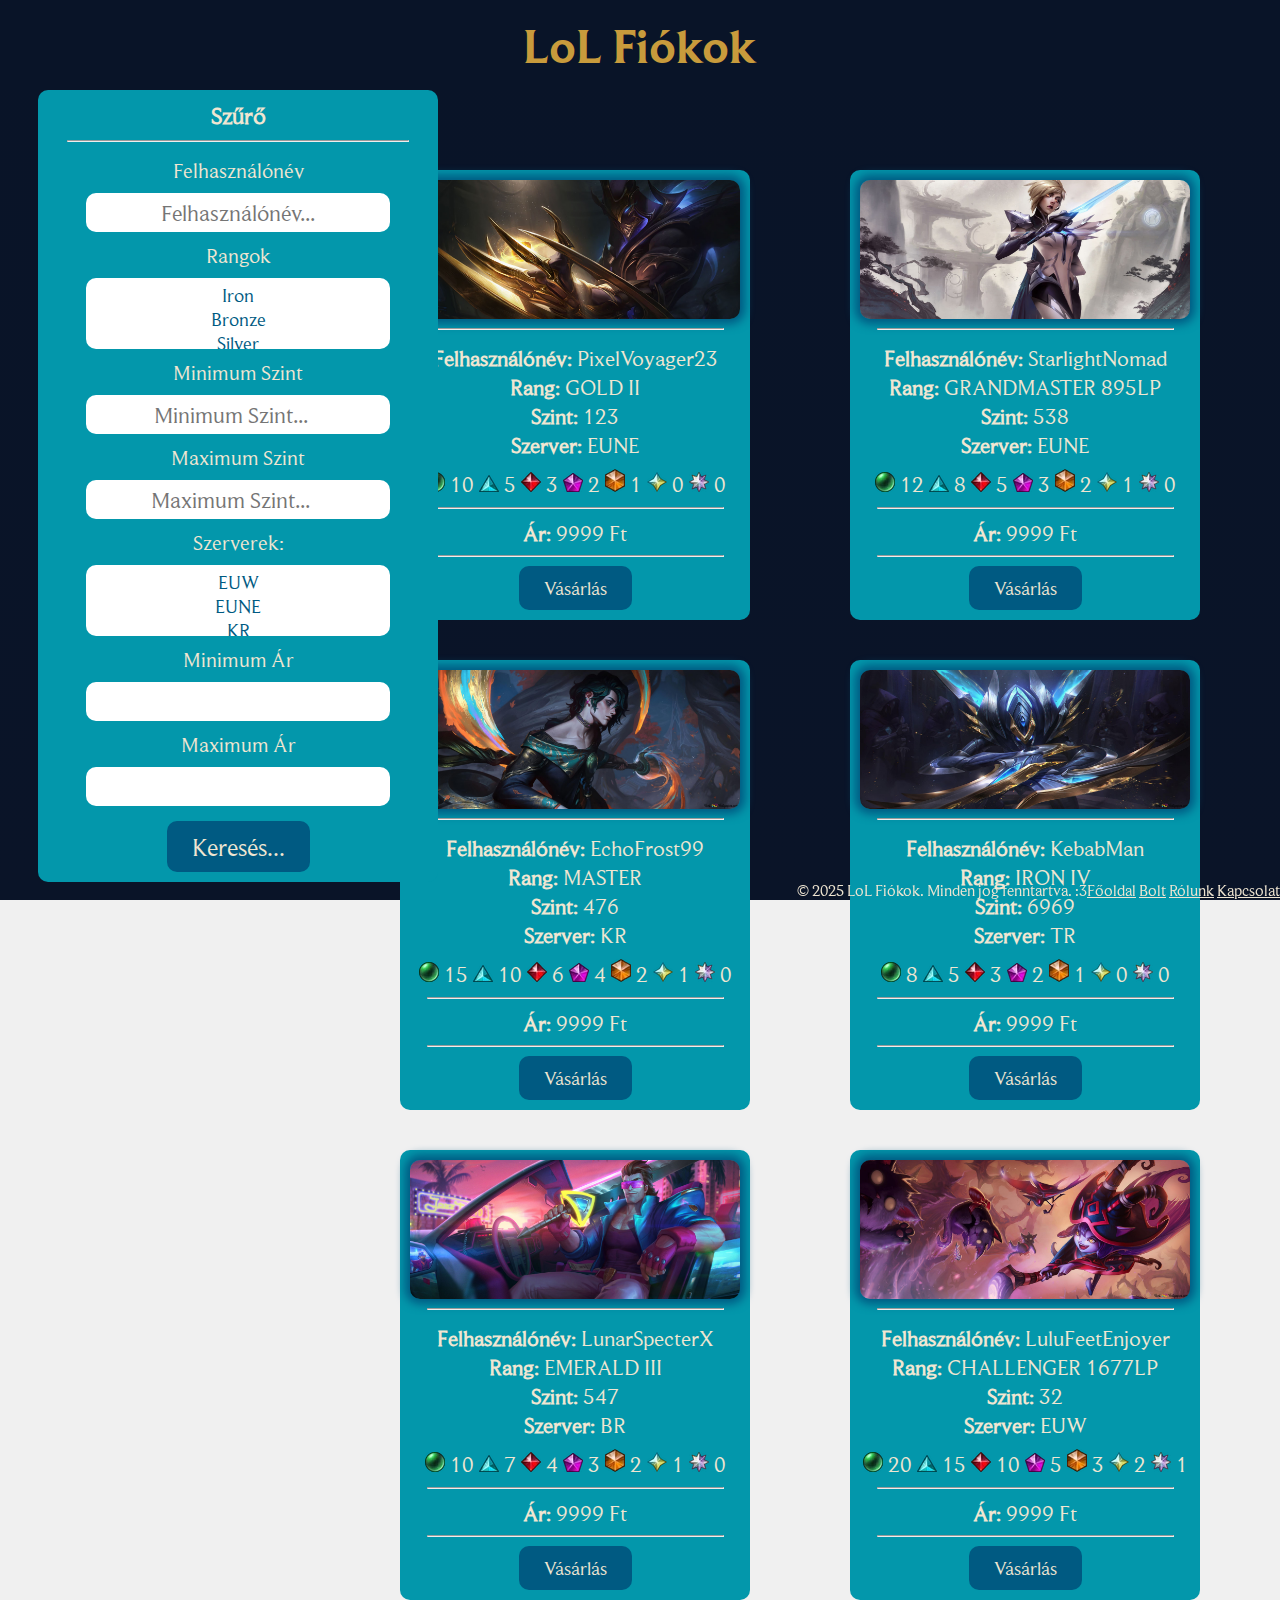
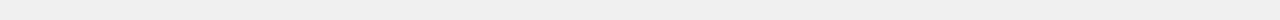
==== shop.html @ efcbac37 "meow" ====
<!DOCTYPE html>
<html lang="hu">

<head>
    <meta charset="UTF-8">
    <meta name="viewport" content="width=device-width, initial-scale=1.0">
    <link rel="stylesheet" href="style.css">
    <script src="script.js"></script>
    <title>LoL Fiókok</title>
</head>

<body>
    <header>
        <h1>LoL Fiókok</h1>
    </header>
    <main>
        <div id="szuro">
            <h3>Szűrő</h3>
            <hr>
            <label for="usernameSearch">Felhasználónév</label>
            <input type="text" id="usernameSearch" placeholder="Felhasználónév...">
            <label for="ranks">Rangok</label>
            <select name="ranks" id="rankSearch" multiple>
                <option value="IRON">Iron</option>
                <option value="BRONZE">Bronze</option>
                <option value="SILVER">Silver</option>
                <option value="GOLD">Gold</option>
                <option value="PLATINUM">Platinum</option>
                <option value="EMERALD">Emerald</option>
                <option value="DIAMOND">Diamond</option>
                <option value="MASTER">Master</option>
                <option value="GRANDMASTER">Grandmaster</option>
                <option value="CHALLENGER">Challenger</option>
            </select>
            <label for="minLevelSearch">Minimum Szint</label>
            <input type="number" id="minLevelSearch" placeholder="Minimum Szint...">
            <label for="maxLevelSearch">Maximum Szint</label>
            <input type="number" id="maxLevelSearch" placeholder="Maximum Szint...">
            <label for="serverSearch">Szerverek:</label>
            <select name="servers" id="serverSearch" multiple>
                <option value="EUW">EUW</option>
                <option value="EUNE">EUNE</option>
                <option value="KR">KR</option>
                <option value="TR">TR</option>
                <option value="BR">BR</option>
            </select>
            <label for="minPriceSearch">Minimum Ár</label>
            <input type="number" id="minPriceSearch" step="100">
            <label for="maxPriceSearch">Maximum Ár</label>
            <input type="number" id="maxPricelSearch" step="100">
            <button id="searchButton">Keresés...</button>
        </div>
        <div id="accountHolder">

        </div>

    </main>
    <footer>
        <p>&copy; 2025 LoL Fiókok. Minden jog fenntartva. :3</p>
        <nav>
            <a href="index.html">Főoldal</a>
            <a href="shop.html">Bolt</a>
            <a href="about.html">Rólunk</a>
            <a href="contact.html">Kapcsolat</a>
        </nav>
    </footer>
</body>

</html>
---- style.css ----
@font-face {
    font-family: lolFont;
    src: url(fonts/BeaufortforLOL-Regular.ttf);
}

@font-face {
    font-family: lolFontBold;
    src: url(fonts/BeaufortforLOL-Bold.ttf);
}

hr {
    width: 80%;
}

* {
    margin: 0;
    padding: 0;
    box-sizing: border-box;
    font-family: lolFont, sans-serif;
    color: #F0E6D2;
    text-align: center;
}

main {
    margin-top: 75px;
    display: flex;
    justify-content: left;
    flex-wrap: wrap;
    flex-direction: row;
}

body {
    background-color: #f0f0f0;
    color: #333;
    font-size: 16px;
    background-image: linear-gradient(#091428, #0A1428);
    background-attachment: fixed;
}

header {
    position: fixed;
    background-color: #091428;
    top: 0;
    width: 100%;
    padding: 15px 0;
}

h1 {
    text-align: center;
    font-family: lolFontBold, sans-serif;
    font-size: 48px;
    color: #C89B3C;
}

hr {
    width: 90%;
}

#accountHolder {
    margin-left: 25%;
    margin-top: 75px;
    display: flex;
    justify-content: center;
    flex-wrap: wrap;
    flex-direction: row;
}

#szuro {
    max-width: 400px;
    min-width: 400px;
    height: 88%;
    width: 400px;
    position: fixed;
    background-color: #0397AB;
    font-size: 130%;
    padding: 10px;
    border-radius: 10px;
    margin: 15px;
    margin-left: 3%;
    margin-right: 3%;
    display: flex;
    flex-direction: column;
    align-items: center;
    justify-content: space-evenly;
}

#szuro > hr {
    margin: 10px 0;
}

#szuro > label {
    margin: 5px 0;
}

#szuro > input {
    font-size: 110%;
    color: #005A82;
    margin: 5px 0;
    width: 80%;
    padding: 5px;
    border-radius: 10px;
    border: none;
}

#szuro > select {
    min-height: 70px;
    font-size: 90%;
    margin: 5px 0;
    width: 80%;
    padding: 5px;
    border-radius: 10px;
    border: none;
}

#szuro > select > option {
    border-radius: 10px;
    font-size: 100%;
    color: #005A82;
}

#szuro > select > option:hover {
    background-color: #005A82;
    color: #F0E6D2;
}

#szuro > button {
    background-color: #005A82;
    color: #F0E6D2;
    border: none;
    border-radius: 10px;
    padding: 10px 25px;
    margin-top: 10px;
    font-size: 120%;
    cursor: pointer;
}

#szuro > button:hover {
    background-color: #F0E6D2;
    color: #005A82;
}

.account {
    width: 350px;
    max-width: 350px;
    min-width: 350px;
    font-family: lolFontBold, sans-serif;
    background-color: #0397AB;
    width: 22%;
    height: 450px;
    text-align: center;
    margin: 20px 50px;
    border-radius: 10px;
    padding: 10px;
    display: flex;
    flex-direction: column;
    align-items: center;
    justify-content: space-between;
}

.account > img {
    width: 100%;
    height: auto;
    border-radius: 10px;
    box-shadow: #005A82 0px 0px 10px 5px;
}

.accountText {
    margin-top: 5px;
    font-size: 140%;
    font-family: lolFont, sans-serif;
    text-shadow: #005A82 0px 0px 10px 5px;
}

.skins {
    margin-top: 10px;
}

.skins img{
   width: 20px; 
}

.accountPrice {
    margin: 0;
}

.purchaseButton {
    position: relative;
    bottom: 0;
    background-color: #005A82;
    color: #F0E6D2;
    border: none;
    border-radius: 10px;
    padding: 10px 25px;
    font-size: 120%;
    cursor: pointer;
    
}

.purchaseButton:hover {
    background-color: #F0E6D2;
    color: #005A82;
}

footer {
    position: fixed;
    bottom: 0;
    right: 0;
    display: flex;
}
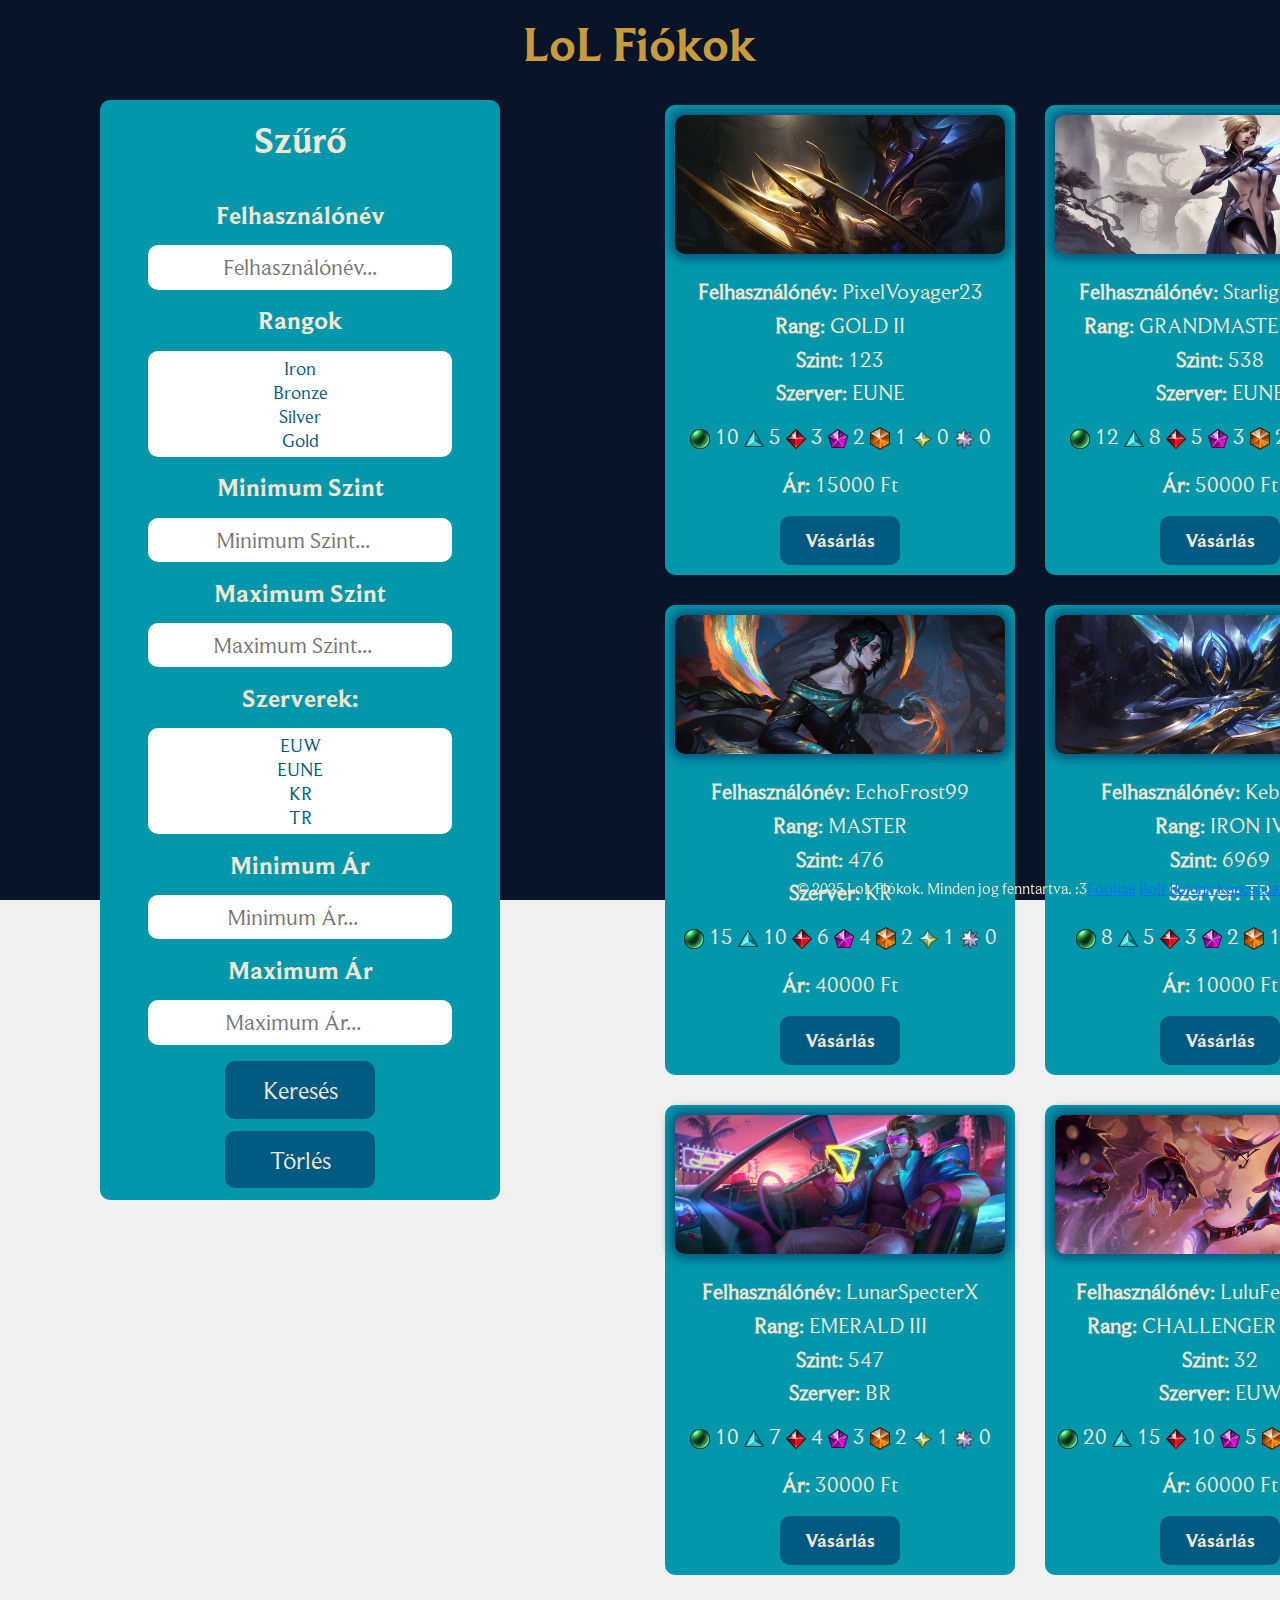
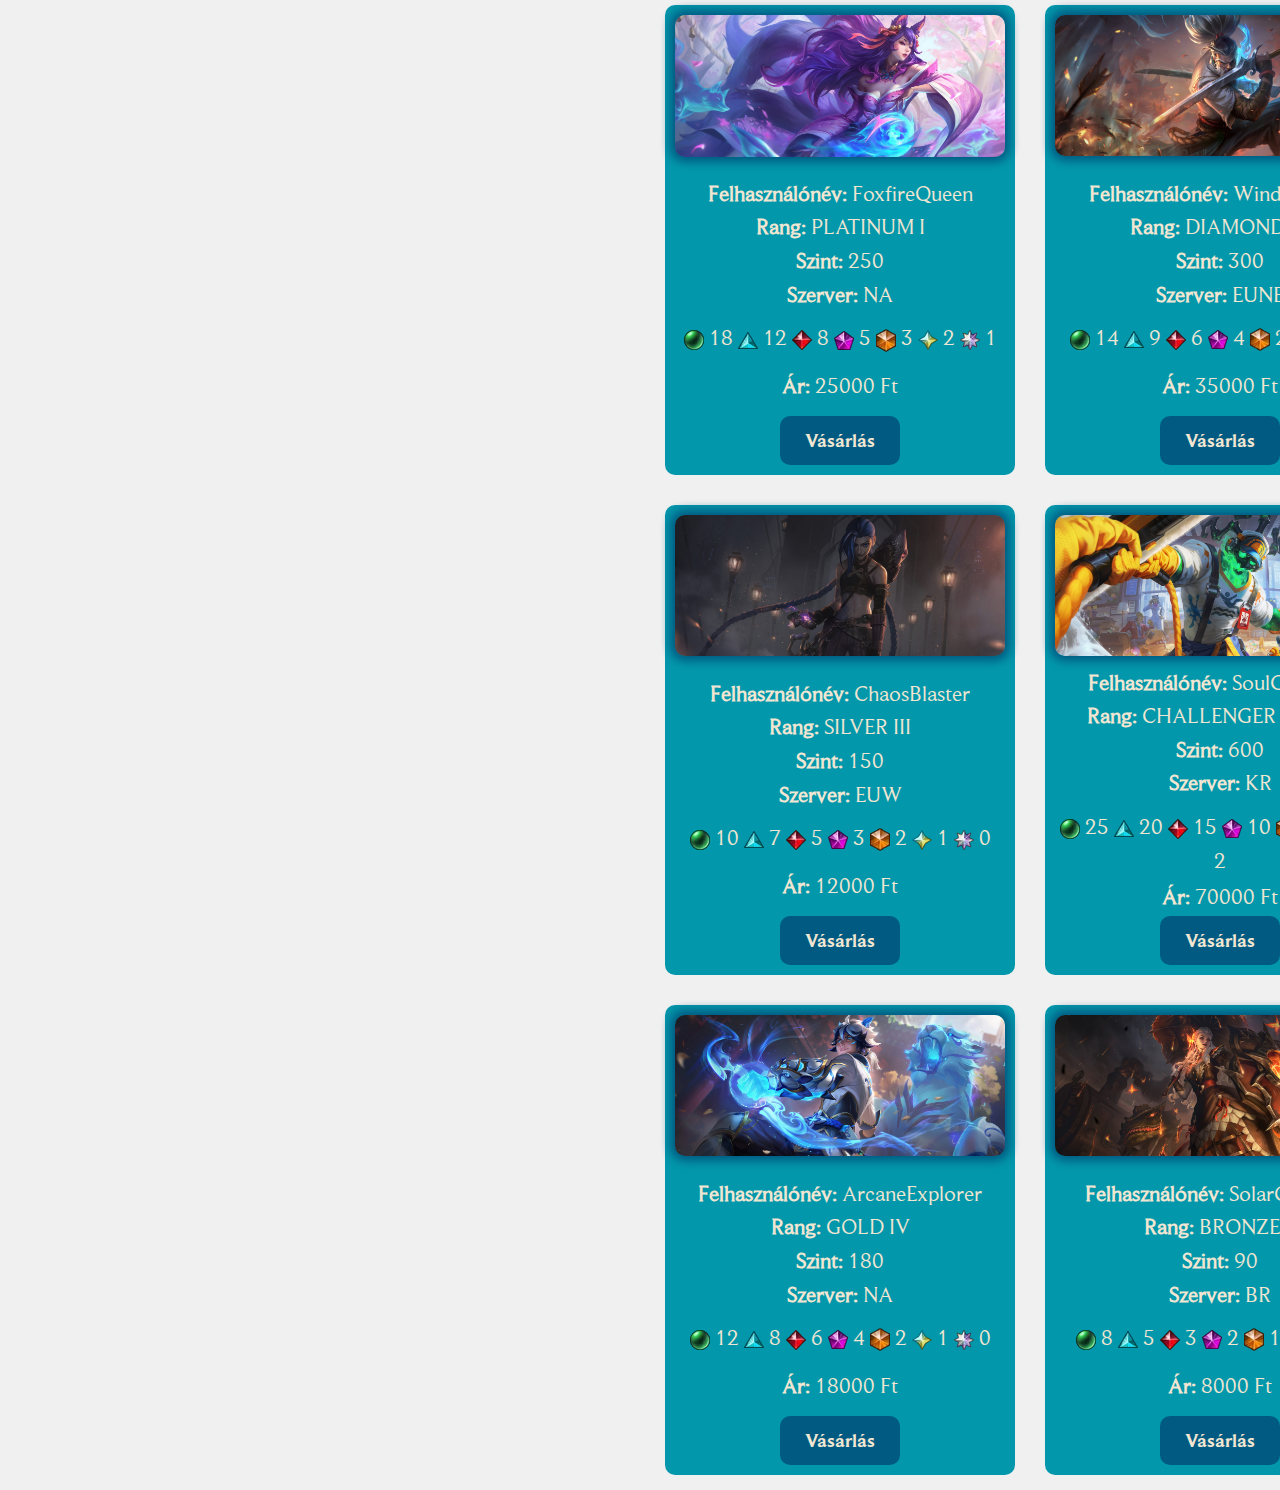
==== commit f70a374d: "meow 2" ====
--- a/shop.html
+++ b/shop.html
@@ -4,7 +4,9 @@
 <head>
     <meta charset="UTF-8">
     <meta name="viewport" content="width=device-width, initial-scale=1.0">
-    <link rel="stylesheet" href="style.css">
+    <link rel="stylesheet" href="https://cdn.jsdelivr.net/npm/bootstrap@5.3.4/dist/css/bootstrap.min.css">
+    <link rel="stylesheet" href="shop.css">
+    <script src="https://cdn.jsdelivr.net/npm/bootstrap@5.3.4/dist/js/bootstrap.bundle.min.js"></script>
     <script src="script.js"></script>
     <title>LoL Fiókok</title>
 </head>
@@ -14,46 +16,50 @@
         <h1>LoL Fiókok</h1>
     </header>
     <main>
-        <div id="szuro">
-            <h3>Szűrő</h3>
-            <hr>
-            <label for="usernameSearch">Felhasználónév</label>
-            <input type="text" id="usernameSearch" placeholder="Felhasználónév...">
-            <label for="ranks">Rangok</label>
-            <select name="ranks" id="rankSearch" multiple>
-                <option value="IRON">Iron</option>
-                <option value="BRONZE">Bronze</option>
-                <option value="SILVER">Silver</option>
-                <option value="GOLD">Gold</option>
-                <option value="PLATINUM">Platinum</option>
-                <option value="EMERALD">Emerald</option>
-                <option value="DIAMOND">Diamond</option>
-                <option value="MASTER">Master</option>
-                <option value="GRANDMASTER">Grandmaster</option>
-                <option value="CHALLENGER">Challenger</option>
-            </select>
-            <label for="minLevelSearch">Minimum Szint</label>
-            <input type="number" id="minLevelSearch" placeholder="Minimum Szint...">
-            <label for="maxLevelSearch">Maximum Szint</label>
-            <input type="number" id="maxLevelSearch" placeholder="Maximum Szint...">
-            <label for="serverSearch">Szerverek:</label>
-            <select name="servers" id="serverSearch" multiple>
-                <option value="EUW">EUW</option>
-                <option value="EUNE">EUNE</option>
-                <option value="KR">KR</option>
-                <option value="TR">TR</option>
-                <option value="BR">BR</option>
-            </select>
-            <label for="minPriceSearch">Minimum Ár</label>
-            <input type="number" id="minPriceSearch" step="100">
-            <label for="maxPriceSearch">Maximum Ár</label>
-            <input type="number" id="maxPricelSearch" step="100">
-            <button id="searchButton">Keresés...</button>
+        <div class="container-fluid">
+            <div class="row">
+                <div id="szuro" class="col-3">
+                    <h3>Szűrő</h3>
+                    <hr>
+                    <label for="usernameSearch">Felhasználónév</label>
+                    <input type="text" id="usernameSearch" placeholder="Felhasználónév...">
+                    <label for="ranks">Rangok</label>
+                    <select name="ranks" id="rankSearch" multiple>
+                        <option value="IRON">Iron</option>
+                        <option value="BRONZE">Bronze</option>
+                        <option value="SILVER">Silver</option>
+                        <option value="GOLD">Gold</option>
+                        <option value="PLATINUM">Platinum</option>
+                        <option value="EMERALD">Emerald</option>
+                        <option value="DIAMOND">Diamond</option>
+                        <option value="MASTER">Master</option>
+                        <option value="GRANDMASTER">Grandmaster</option>
+                        <option value="CHALLENGER">Challenger</option>
+                    </select>
+                    <label for="minLevelSearch">Minimum Szint</label>
+                    <input type="number" id="minLevelSearch" placeholder="Minimum Szint...">
+                    <label for="maxLevelSearch">Maximum Szint</label>
+                    <input type="number" id="maxLevelSearch" placeholder="Maximum Szint...">
+                    <label for="serverSearch">Szerverek:</label>
+                    <select name="servers" id="serverSearch" multiple>
+                        <option value="EUW">EUW</option>
+                        <option value="EUNE">EUNE</option>
+                        <option value="KR">KR</option>
+                        <option value="TR">TR</option>
+                        <option value="BR">BR</option>
+                    </select>
+                    <label for="minPriceSearch">Minimum Ár</label>
+                    <input type="number" id="minPriceSearch" step="100" placeholder="Minimum Ár...">
+                    <label for="maxPriceSearch">Maximum Ár</label>
+                    <input type="number" id="maxPriceSearch" step="100" placeholder="Maximum Ár...">
+                    <button id="searchButton">Keresés</button> 
+                    <button id="clearButton">Törlés</button>
+                </div>
+                <div id="accountHolder" class="col-9">
+                    
+                </div>
+            </div>
         </div>
-        <div id="accountHolder">
-
-        </div>
-
     </main>
     <footer>
         <p>&copy; 2025 LoL Fiókok. Minden jog fenntartva. :3</p>
@@ -65,5 +71,4 @@
         </nav>
     </footer>
 </body>
-
 </html>--- a/shop.css
+++ b/shop.css
@@ -0,0 +1,212 @@
+@font-face {
+    font-family: lolFont;
+    src: url(fonts/BeaufortforLOL-Regular.ttf);
+}
+
+@font-face {
+    font-family: lolFontBold;
+    src: url(fonts/BeaufortforLOL-Bold.ttf);
+}
+
+* {
+    margin: 0;
+    padding: 0;
+    box-sizing: border-box;
+    font-family: lolFont, sans-serif;
+    color: #F0E6D2;
+    text-align: center;
+}
+
+body {
+    background-color: #f0f0f0;
+    color: #333;
+    font-size: 16px;
+    background-image: linear-gradient(#091428, #0A1428);
+    background-attachment: fixed;
+}
+
+header {
+    position: fixed;
+    background-color: #091428;
+    top: 0;
+    width: 100%;
+    padding: 15px 0;
+}
+
+h1 {
+    text-align: center;
+    font-family: lolFontBold, sans-serif;
+    font-size: 48px;
+    color: #C89B3C;
+}
+
+#accountHolder {
+    margin-left: 550px;
+    margin-top: 90px;
+    display: flex;
+    justify-content: center;
+    flex-wrap: wrap;
+    flex-direction: row;
+}
+
+#szuro {
+    position: fixed;
+    max-width: 400px;
+    min-width: 400px;
+    width: 400px;
+    height: 1100px;
+    background-color: #0397AB;
+    font-size: 130%;
+    padding: 10px;
+    border-radius: 10px;
+    margin: 100px;
+    display: flex;
+    flex-direction: column;
+    align-items: center;
+    justify-content: space-evenly;
+}
+
+#szuro > hr {
+    margin: 10px 0;
+}
+
+#szuro > label {
+    margin: 5px 0;
+    font-size: 120%;
+    font-family: lolFontBold, sans-serif;
+}
+
+#szuro > h3 {
+    margin: 5px 0;
+    font-size: 180%;
+    font-family: lolFontBold, sans-serif;
+}
+
+#szuro > input {
+    font-size: 110%;
+    color: #005A82;
+    margin: 5px 0;
+    width: 80%;
+    padding: 5px;
+    border-radius: 10px;
+    border: none;
+}
+
+#szuro > select {
+    min-height: 70px;
+    font-size: 90%;
+    margin: 5px 0;
+    width: 80%;
+    padding: 5px;
+    border-radius: 10px;
+    border: none;
+}
+
+#szuro > select > option {
+    border-radius: 10px;
+    font-size: 100%;
+    color: #005A82;
+}
+
+#szuro > select > option:hover {
+    background-color: #005A82;
+    color: #F0E6D2;
+}
+
+#szuro > button {
+    width: 150px;
+    background-color: #005A82;
+    color: #F0E6D2;
+    border: none;
+    border-radius: 10px;
+    padding: 10px 25px;
+    margin-top: 10px;
+    font-size: 120%;
+    cursor: pointer;
+}
+
+#szuro > button:hover {
+    background-color: #F0E6D2;
+    color: #005A82;
+} 
+
+.account {
+    width: 350px;
+    max-width: 350px;
+    min-width: 350px;
+    font-family: lolFontBold, sans-serif;
+    background-color: #0397AB;
+    height: 470px;
+    text-align: center;
+    margin: 15px;
+    border-radius: 10px;
+    padding: 10px;
+    display: flex;
+    flex-direction: column;
+    align-items: center;
+    justify-content: space-between;
+}
+
+.account:hover {
+    transform: scale(1.05);
+    transition: all 0.2s ease-in-out;
+    box-shadow: #005A82 0px 0px 10px 5px;
+}
+
+p {
+    padding: 0;
+    margin: 0;
+}
+
+.account > img {
+    width: 100%;
+    height: auto;
+    border-radius: 10px;
+    box-shadow: #005A82 0px 0px 10px 5px;
+}
+
+.accountText {
+    margin-top: 5px;
+    font-size: 140%;
+    font-family: lolFont, sans-serif;
+    text-shadow: #005A82 0px 0px 10px 5px;
+}
+
+.skins {
+    margin-top: 10px;
+}
+
+.skins img{
+   width: 20px; 
+}
+
+.accountPrice {
+    margin: 0;
+}
+
+.purchaseButton {
+    position: relative;
+    bottom: 0;
+    background-color: #005A82;
+    color: #F0E6D2;
+    border: none;
+    border-radius: 10px;
+    padding: 10px 25px;
+    font-size: 120%;
+    cursor: pointer;
+    
+}
+
+.purchaseButton:hover {
+    background-color: #F0E6D2;
+    color: #005A82;
+    transition: all 0.1s ease-in-out;
+}
+
+footer {
+    position: fixed;
+    bottom: 0;
+    right: 0;
+    display: flex;
+}
+
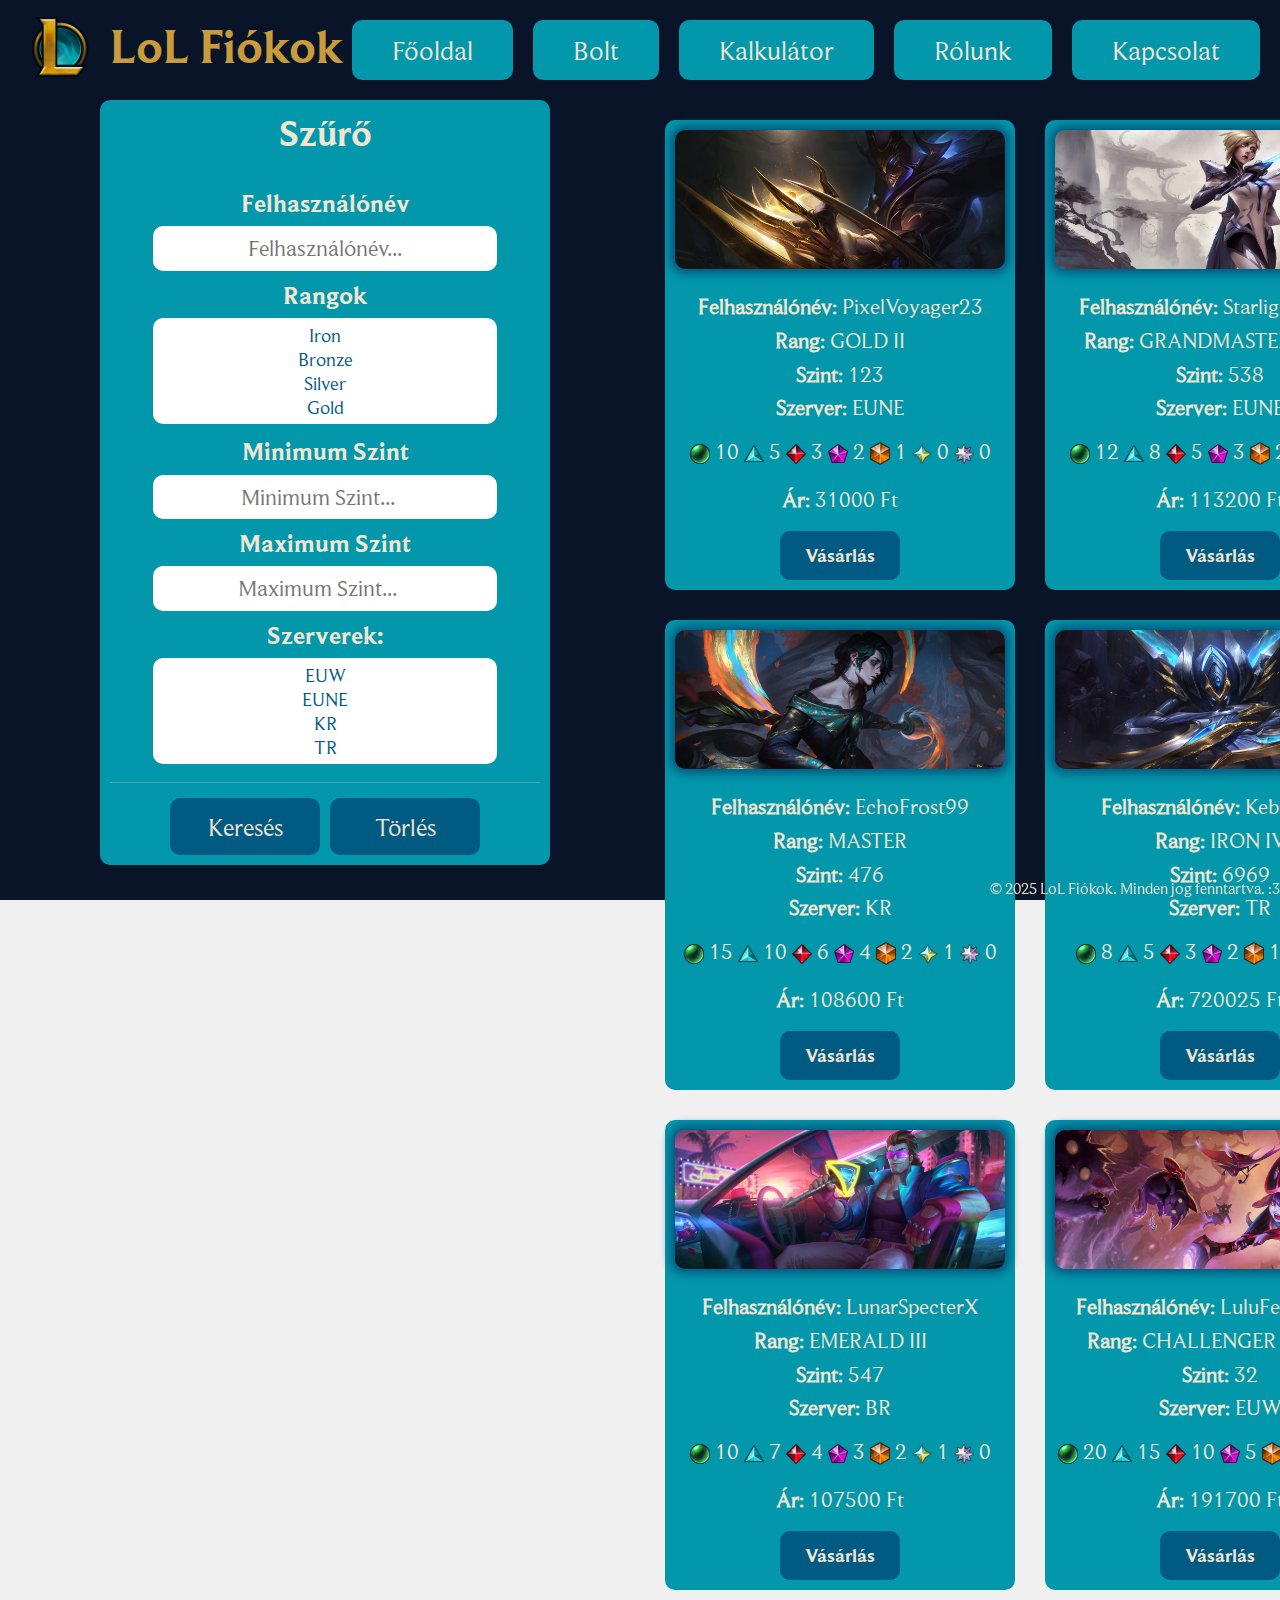
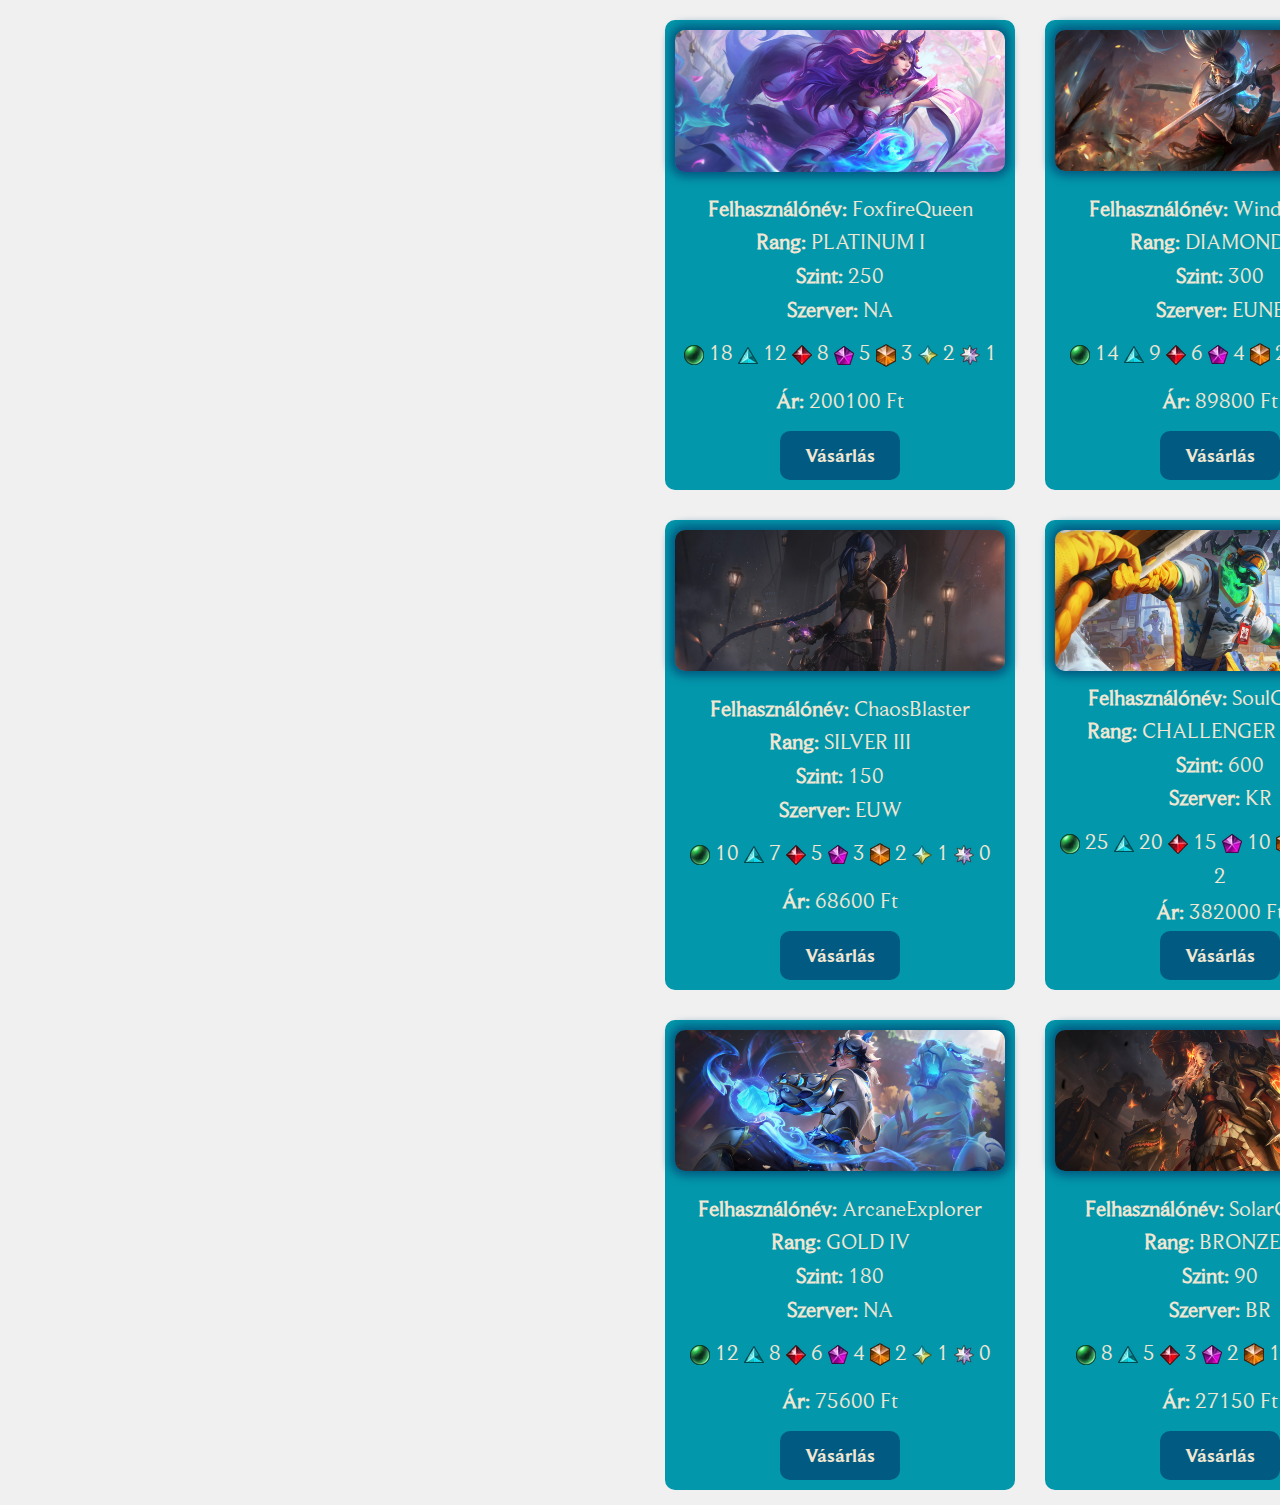
==== commit b7a8d7fb: "meow 3" ====
--- a/shop.html
+++ b/shop.html
@@ -13,47 +13,154 @@
 
 <body>
     <header>
-        <h1>LoL Fiókok</h1>
+        <div style="display: flex;">
+            <img src="images/LoL-Symbol.png" alt="LoL-Symbol" class="logo">
+            <h1>LoL Fiókok</h1>
+        </div>
+        <nav class="navigation">
+            <button><a href="index.html">Főoldal</a></button>
+            <button><a href="shop.html">Bolt</a></button>
+            <button><a href="calculator.html">Kalkulátor</a></button>
+            <button><a href="about.html">Rólunk</a></button>
+            <button><a href="contact.html">Kapcsolat</a></button>
+        </nav>
     </header>
     <main>
         <div class="container-fluid">
             <div class="row">
-                <div id="szuro" class="col-3">
+                <div id="szuro" class="col-2">
                     <h3>Szűrő</h3>
+
                     <hr>
-                    <label for="usernameSearch">Felhasználónév</label>
-                    <input type="text" id="usernameSearch" placeholder="Felhasználónév...">
-                    <label for="ranks">Rangok</label>
-                    <select name="ranks" id="rankSearch" multiple>
-                        <option value="IRON">Iron</option>
-                        <option value="BRONZE">Bronze</option>
-                        <option value="SILVER">Silver</option>
-                        <option value="GOLD">Gold</option>
-                        <option value="PLATINUM">Platinum</option>
-                        <option value="EMERALD">Emerald</option>
-                        <option value="DIAMOND">Diamond</option>
-                        <option value="MASTER">Master</option>
-                        <option value="GRANDMASTER">Grandmaster</option>
-                        <option value="CHALLENGER">Challenger</option>
-                    </select>
-                    <label for="minLevelSearch">Minimum Szint</label>
-                    <input type="number" id="minLevelSearch" placeholder="Minimum Szint...">
-                    <label for="maxLevelSearch">Maximum Szint</label>
-                    <input type="number" id="maxLevelSearch" placeholder="Maximum Szint...">
-                    <label for="serverSearch">Szerverek:</label>
-                    <select name="servers" id="serverSearch" multiple>
-                        <option value="EUW">EUW</option>
-                        <option value="EUNE">EUNE</option>
-                        <option value="KR">KR</option>
-                        <option value="TR">TR</option>
-                        <option value="BR">BR</option>
-                    </select>
-                    <label for="minPriceSearch">Minimum Ár</label>
-                    <input type="number" id="minPriceSearch" step="100" placeholder="Minimum Ár...">
-                    <label for="maxPriceSearch">Maximum Ár</label>
-                    <input type="number" id="maxPriceSearch" step="100" placeholder="Maximum Ár...">
-                    <button id="searchButton">Keresés</button> 
-                    <button id="clearButton">Törlés</button>
+
+                    <div class="szuroContent">
+                        <label for="usernameSearch">Felhasználónév</label>
+                        <input type="text" id="usernameSearch" placeholder="Felhasználónév...">
+                        <label for="ranks">Rangok</label>
+                        <select name="ranks" id="rankSearch" multiple>
+                            <option value="IRON">Iron</option>
+                            <option value="BRONZE">Bronze</option>
+                            <option value="SILVER">Silver</option>
+                            <option value="GOLD">Gold</option>
+                            <option value="PLATINUM">Platinum</option>
+                            <option value="EMERALD">Emerald</option>
+                            <option value="DIAMOND">Diamond</option>
+                            <option value="MASTER">Master</option>
+                            <option value="GRANDMASTER">Grandmaster</option>
+                            <option value="CHALLENGER">Challenger</option>
+                        </select>
+                        <label for="minLevelSearch">Minimum Szint</label>
+                        <input type="number" id="minLevelSearch" placeholder="Minimum Szint...">
+                        <label for="maxLevelSearch">Maximum Szint</label>
+                        <input type="number" id="maxLevelSearch" placeholder="Maximum Szint...">
+                        <label for="serverSearch">Szerverek:</label>
+                        <select name="servers" id="serverSearch" multiple>
+                            <option value="EUW">EUW</option>
+                            <option value="EUNE">EUNE</option>
+                            <option value="KR">KR</option>
+                            <option value="TR">TR</option>
+                            <option value="BR">BR</option>
+                            <option value="LAN">LAN</option>
+                            <option value="LAS">LAS</option>
+                            <option value="NA">NA</option>
+                            <option value="OCE">OCE</option>
+                            <option value="RU">RU</option>
+                            <option value="JP">JP</option>
+                            <option value="PH">PH</option>
+                        </select>
+
+                        <hr>
+
+                        <label style="font-size: 150%;">Hőskinézetek</label>
+                        <div>
+                            <div class="skinTierContainer">
+                                <img src="images/skinTiers/Standard_Skin.png" alt="Standard Skin">
+                                Standard
+                                <img src="images/skinTiers/Standard_Skin.png" alt="Standard Skin">
+                            </div>
+                            <div class="skinSearchContainer">
+                                <input type="number" id="minStandardSkins" placeholder="Min">
+                                <input type="number" id="maxStandardSkins" placeholder="Max">
+                            </div>
+                        </div>
+                        <div>
+                            <div class="skinTierContainer">
+                                <img src="images/skinTiers/Epic_Skin.png" alt="Epic Skin">
+                                Epic
+                                <img src="images/skinTiers/Epic_Skin.png" alt="Epic Skin">
+                            </div>
+                            <div class="skinSearchContainer">
+                                <input type="number" id="minEpicSkins" placeholder="Min">
+                                <input type="number" id="maxEpicSkins" placeholder="Max">
+                            </div>
+                        </div>
+                        <div>
+                            <div class="skinTierContainer">
+                                <img src="images/skinTiers/Legendary_Skin.png" alt="Legendary Skin">
+                                Legendary
+                                <img src="images/skinTiers/Legendary_Skin.png" alt="Legendary Skin">
+                            </div>
+                            <div class="skinSearchContainer">
+                                <input type="number" id="minLegendarySkins" placeholder="Min">
+                                <input type="number" id="maxLegendarySkins" placeholder="Max">
+                            </div>
+                        </div>
+                        <div>
+                            <div class="skinTierContainer">
+                                <img src="images/skinTiers/Mythic_Skin.png" alt="Mythic Skin">
+                                Mythic
+                                <img src="images/skinTiers/Mythic_Skin.png" alt="Mythic Skin">
+                            </div>
+                            <div class="skinSearchContainer">
+                                <input type="number" id="minMythicSkins" placeholder="Min">
+                                <input type="number" id="maxMythicSkins" placeholder="Max">
+                            </div>
+                        </div>
+                        <div>
+                            <div class="skinTierContainer">
+                                <img src="images/skinTiers/Ultimate_Skin.png" alt="Ultimate Skin">
+                                Ultimate
+                                <img src="images/skinTiers/Ultimate_Skin.png" alt="Ultimate Skin">
+                            </div>
+                            <div class="skinSearchContainer">
+                                <input type="number" id="minUltimateSkins" placeholder="Min">
+                                <input type="number" id="maxUltimateSkins" placeholder="Max">
+                            </div>
+                        </div>
+                        <div>
+                            <div class="skinTierContainer">
+                                <img src="images/skinTiers/Exalted_Skin.png" alt="Exalted Skin">
+                                Exalted
+                                <img src="images/skinTiers/Exalted_Skin.png" alt="Exalted Skin">
+                            </div>
+                            <div class="skinSearchContainer">
+                                <input type="number" id="minExaltedSkins" placeholder="Min">
+                                <input type="number" id="maxExaltedSkins" placeholder="Max">
+                            </div>
+                        </div>
+                        <div>
+                            <div class="skinTierContainer">
+                                <img src="images/skinTiers/Transcendent_Skin.png" alt="Transcendent Skin">
+                                Transcendent
+                                <img src="images/skinTiers/Transcendent_Skin.png" alt="Transcendent Skin">
+                            </div>
+                            <div class="skinSearchContainer">
+                                <input type="number" id="minTranscendentSkins" placeholder="Min">
+                                <input type="number" id="maxTranscendentSkins" placeholder="Max">
+                            </div>
+                        </div>
+
+                        <hr>
+                    
+                        <label for="minPriceSearch">Minimum Ár</label>
+                        <input type="number" id="minPriceSearch" step="100" placeholder="Minimum Ár...">
+                        <label for="maxPriceSearch">Maximum Ár</label>
+                        <input type="number" id="maxPriceSearch" step="100" placeholder="Maximum Ár...">
+                    </div>
+                    <div class="buttonContainer">
+                        <button id="searchButton">Keresés</button> 
+                        <button id="clearButton">Törlés</button>
+                    </div>
                 </div>
                 <div id="accountHolder" class="col-9">
                     
@@ -63,12 +170,6 @@
     </main>
     <footer>
         <p>&copy; 2025 LoL Fiókok. Minden jog fenntartva. :3</p>
-        <nav>
-            <a href="index.html">Főoldal</a>
-            <a href="shop.html">Bolt</a>
-            <a href="about.html">Rólunk</a>
-            <a href="contact.html">Kapcsolat</a>
-        </nav>
     </footer>
 </body>
 </html>--- a/shop.css
+++ b/shop.css
@@ -25,12 +25,66 @@
     background-attachment: fixed;
 }
 
+main {
+    margin-top: 15px;
+}
+
 header {
+    padding-top: 10px;
     position: fixed;
     background-color: #091428;
     top: 0;
     width: 100%;
-    padding: 15px 0;
+    height: 100px;
+    z-index: 1;
+    display: flex;
+    padding: 35px 20px;
+    align-items: center;
+    flex-wrap: nowrap;
+    justify-content: space-between;
+
+}
+
+.logo {
+    width: 60px;
+    height: 60px;
+    margin-right: 20px;
+    margin-left: 10px;
+}
+
+nav {
+    display: flex;
+    justify-content: center;
+    align-items: center;
+    flex-wrap: wrap;
+    gap: 20px;
+    font-size: 140%;
+    font-family: lolFontBold, sans-serif;
+}
+
+nav button {
+    background-color: #0397AB;
+    color: #F0E6D2;
+    border: none;
+    border-radius: 10px;
+    padding: 10px 20px;
+    font-size: 120%;
+    cursor: pointer;
+}
+
+nav button:hover {
+    background-color: #C89B3C;
+    color: #005A82;
+    transform: scale(1.05);
+    transition: all 0.2s ease-in-out;
+}
+
+.navigation a {
+    color: #F0E6D2;
+    text-decoration: none;
+    padding: 10px 20px;
+    border-radius: 10px;
+    transition: all 0.2s ease-in-out;
 }
 
 h1 {
@@ -51,38 +105,47 @@
 
 #szuro {
     position: fixed;
-    max-width: 400px;
-    min-width: 400px;
-    width: 400px;
-    height: 1100px;
+    max-width: 450px;
+    min-width: 450px;
+    width: 450px;
+    height: 85%;
     background-color: #0397AB;
     font-size: 130%;
     padding: 10px;
     border-radius: 10px;
-    margin: 100px;
+    margin: 85px 100px;
     display: flex;
     flex-direction: column;
     align-items: center;
-    justify-content: space-evenly;
-}
-
-#szuro > hr {
+    justify-content: space-between;
+}
+
+.szuroContent {
+    overflow: auto;
+}
+
+.buttonContainer {
+    display: flex;
+    justify-content: center;
+    align-items: center;
+    gap: 10px;
+}
+
+#szuro hr {
     margin: 10px 0;
 }
 
-#szuro > label {
-    margin: 5px 0;
+#szuro label {
     font-size: 120%;
     font-family: lolFontBold, sans-serif;
 }
 
-#szuro > h3 {
-    margin: 5px 0;
+#szuro h3 {
     font-size: 180%;
     font-family: lolFontBold, sans-serif;
 }
 
-#szuro > input {
+#szuro > div > input {
     font-size: 110%;
     color: #005A82;
     margin: 5px 0;
@@ -92,7 +155,33 @@
     border: none;
 }
 
-#szuro > select {
+.skinSearchContainer {
+    display: flex;
+    justify-content: center;
+    align-items: center;
+    gap: 10px;
+}
+
+.skinSearchContainer > input {
+    font-size: 110%;
+    color: #005A82;
+    margin: 5px 0;
+    width: 40%;
+    padding: 5px;
+    border-radius: 10px;
+    border: none;
+}
+
+.skinTierContainer {
+    display: flex;
+    justify-content: center;
+    align-items: center;
+    gap: 10px;
+    font-size: larger;
+    font-family: lolFontBold, sans-serif;
+}
+
+#szuro select {
     min-height: 70px;
     font-size: 90%;
     margin: 5px 0;
@@ -102,18 +191,18 @@
     border: none;
 }
 
-#szuro > select > option {
+#szuro select option {
     border-radius: 10px;
     font-size: 100%;
     color: #005A82;
 }
 
-#szuro > select > option:hover {
+#szuro select option:hover {
     background-color: #005A82;
     color: #F0E6D2;
 }
 
-#szuro > button {
+#szuro button {
     width: 150px;
     background-color: #005A82;
     color: #F0E6D2;
@@ -125,7 +214,7 @@
     cursor: pointer;
 }
 
-#szuro > button:hover {
+#szuro button:hover {
     background-color: #F0E6D2;
     color: #005A82;
 } 
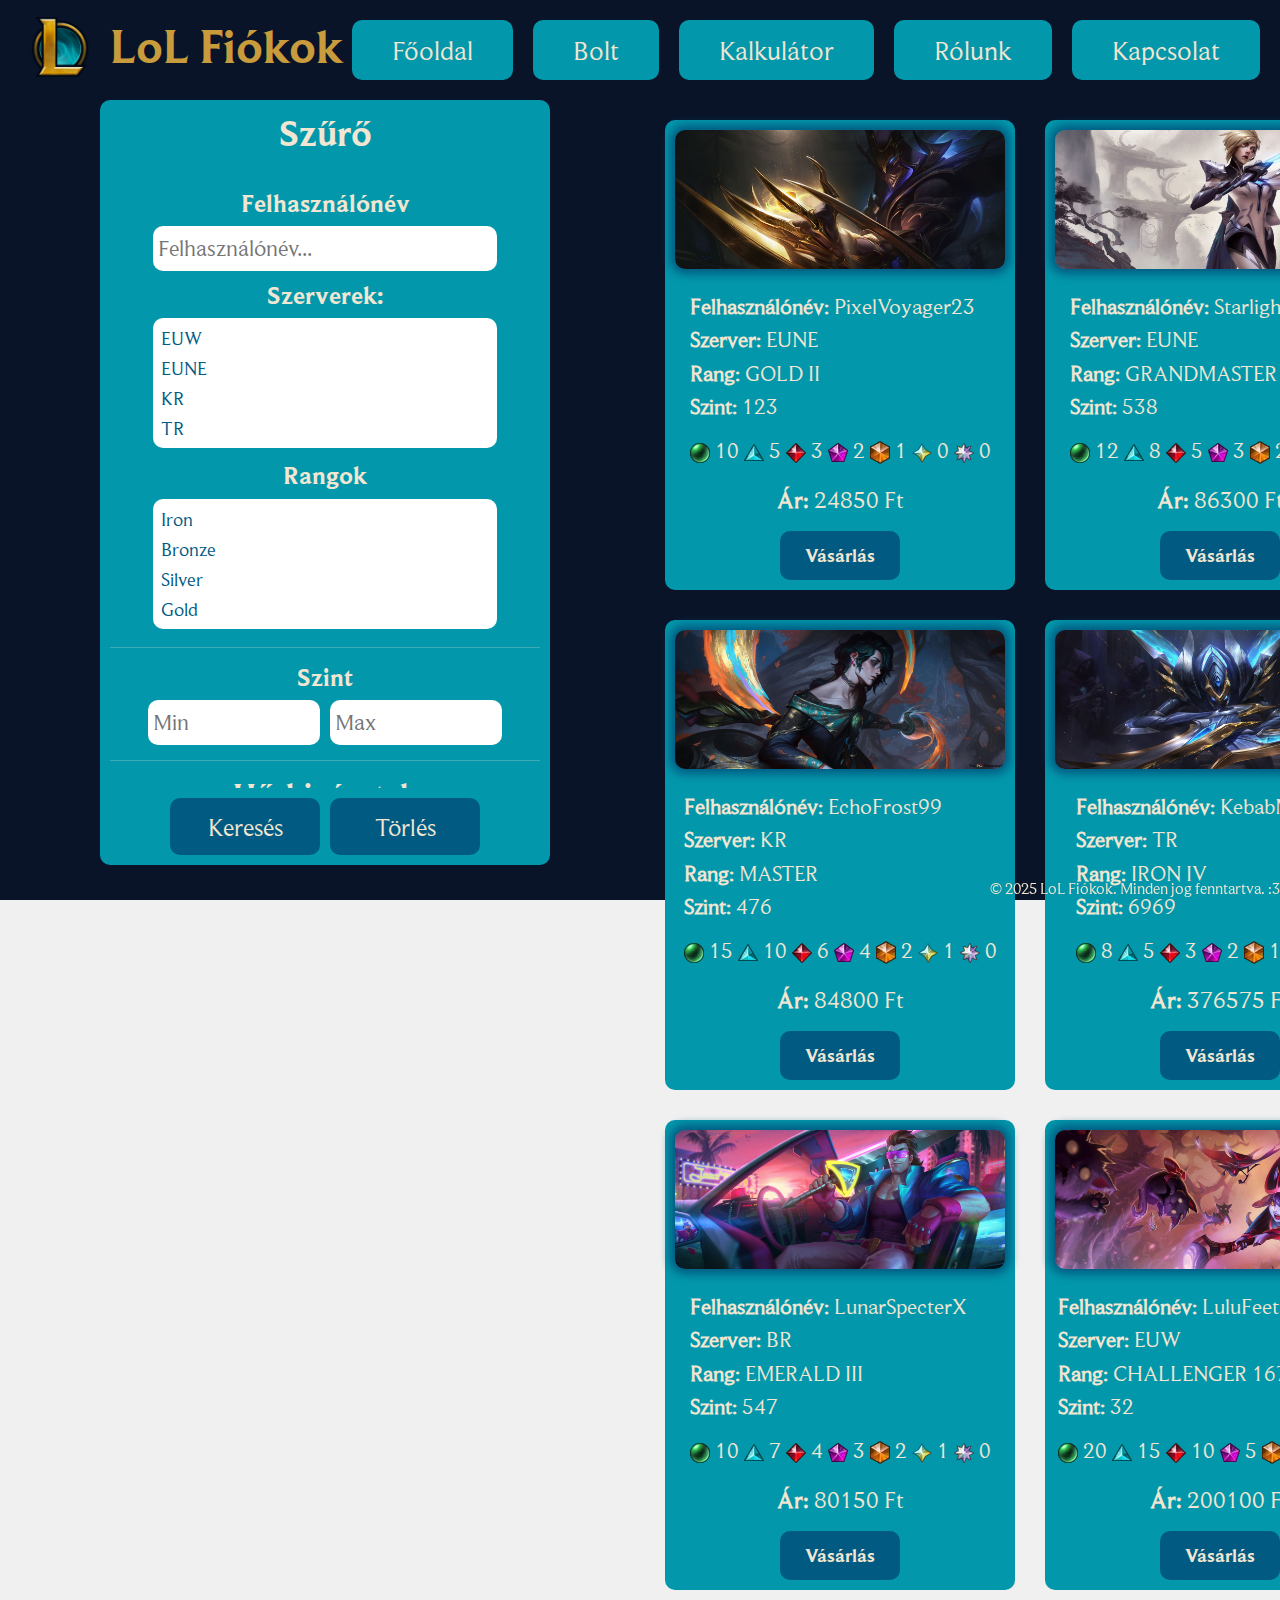
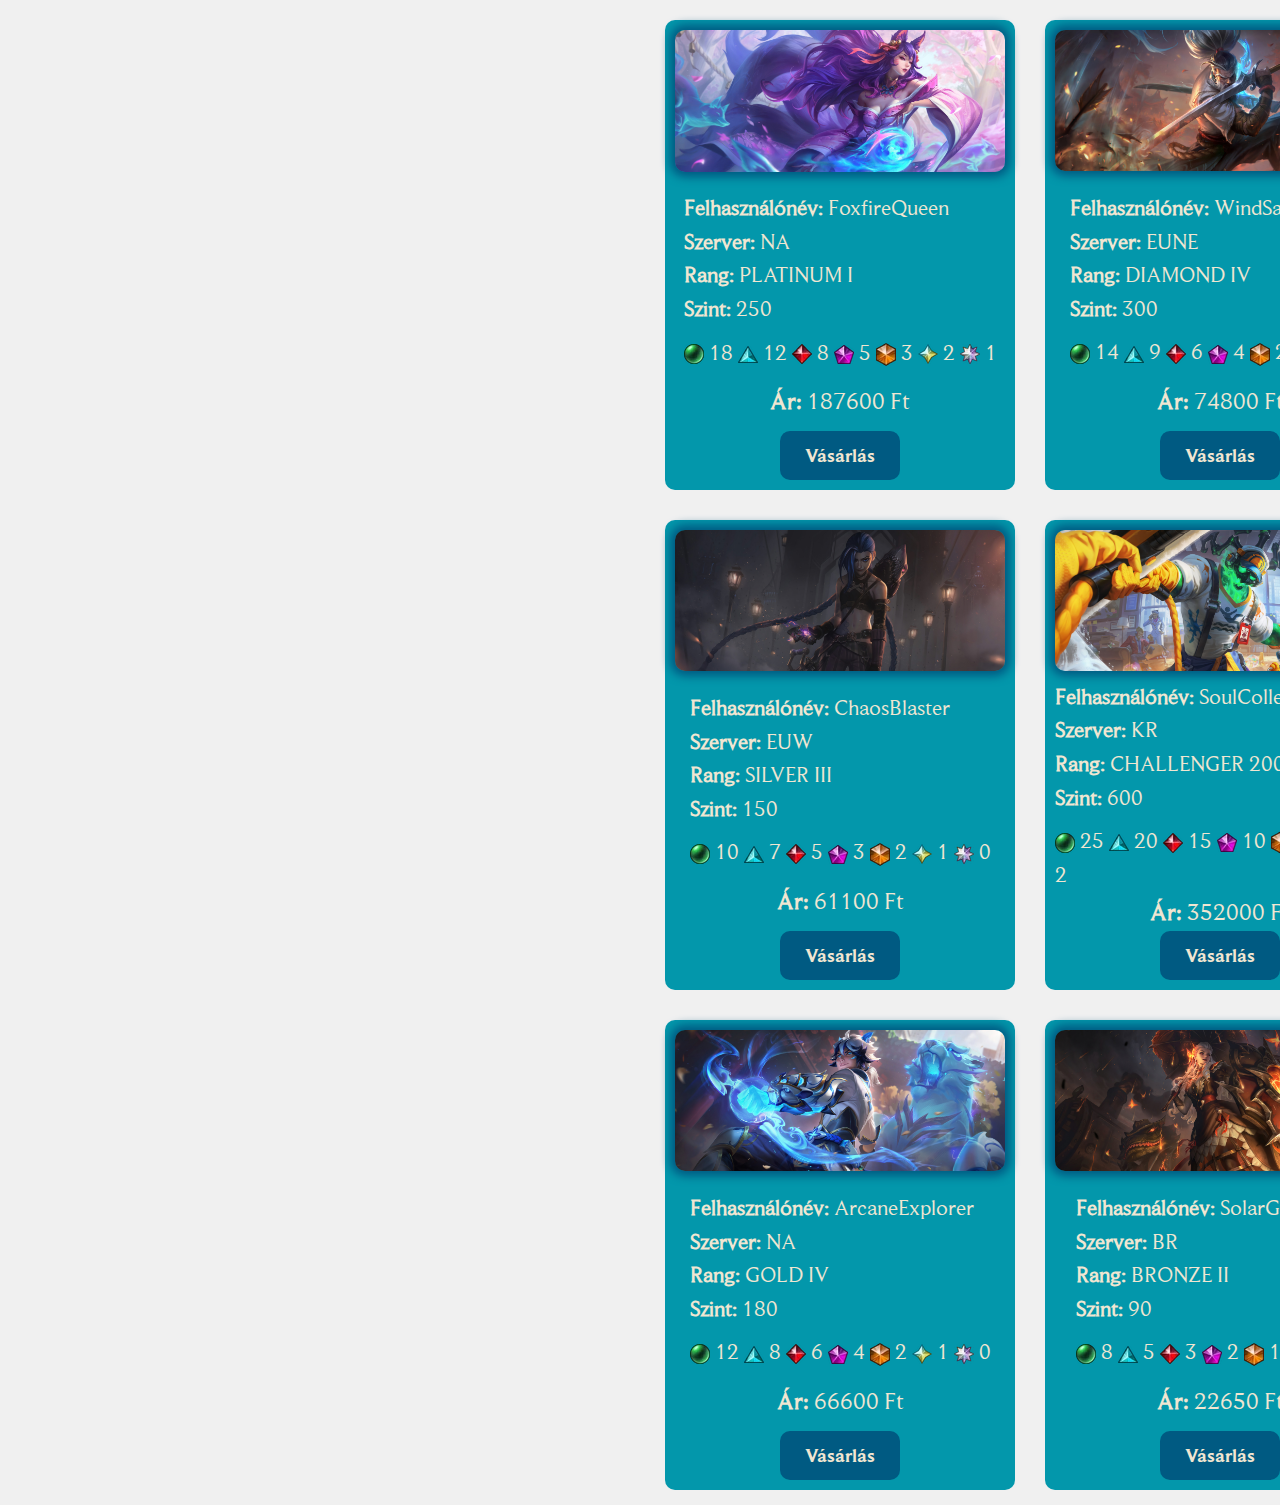
==== commit 5b762fee: "meow 4" ====
--- a/shop.html
+++ b/shop.html
@@ -36,23 +36,6 @@
                     <div class="szuroContent">
                         <label for="usernameSearch">Felhasználónév</label>
                         <input type="text" id="usernameSearch" placeholder="Felhasználónév...">
-                        <label for="ranks">Rangok</label>
-                        <select name="ranks" id="rankSearch" multiple>
-                            <option value="IRON">Iron</option>
-                            <option value="BRONZE">Bronze</option>
-                            <option value="SILVER">Silver</option>
-                            <option value="GOLD">Gold</option>
-                            <option value="PLATINUM">Platinum</option>
-                            <option value="EMERALD">Emerald</option>
-                            <option value="DIAMOND">Diamond</option>
-                            <option value="MASTER">Master</option>
-                            <option value="GRANDMASTER">Grandmaster</option>
-                            <option value="CHALLENGER">Challenger</option>
-                        </select>
-                        <label for="minLevelSearch">Minimum Szint</label>
-                        <input type="number" id="minLevelSearch" placeholder="Minimum Szint...">
-                        <label for="maxLevelSearch">Maximum Szint</label>
-                        <input type="number" id="maxLevelSearch" placeholder="Maximum Szint...">
                         <label for="serverSearch">Szerverek:</label>
                         <select name="servers" id="serverSearch" multiple>
                             <option value="EUW">EUW</option>
@@ -68,6 +51,25 @@
                             <option value="JP">JP</option>
                             <option value="PH">PH</option>
                         </select>
+                        <label for="ranks">Rangok</label>
+                        <select name="ranks" id="rankSearch" multiple>
+                            <option value="IRON">Iron</option>
+                            <option value="BRONZE">Bronze</option>
+                            <option value="SILVER">Silver</option>
+                            <option value="GOLD">Gold</option>
+                            <option value="PLATINUM">Platinum</option>
+                            <option value="EMERALD">Emerald</option>
+                            <option value="DIAMOND">Diamond</option>
+                            <option value="MASTER">Master</option>
+                            <option value="GRANDMASTER">Grandmaster</option>
+                            <option value="CHALLENGER">Challenger</option>
+                        </select>
+                        <hr>
+                        <label for="levelContainer">Szint</label>
+                        <div class="minMaxContainer" id="levelContainer">
+                            <input type="number" id="minLevelSearch" placeholder="Min">
+                            <input type="number" id="maxLevelSearch" placeholder="Max">
+                        </div>
 
                         <hr>
 
@@ -78,7 +80,7 @@
                                 Standard
                                 <img src="images/skinTiers/Standard_Skin.png" alt="Standard Skin">
                             </div>
-                            <div class="skinSearchContainer">
+                            <div class="minMaxContainer">
                                 <input type="number" id="minStandardSkins" placeholder="Min">
                                 <input type="number" id="maxStandardSkins" placeholder="Max">
                             </div>
@@ -89,7 +91,7 @@
                                 Epic
                                 <img src="images/skinTiers/Epic_Skin.png" alt="Epic Skin">
                             </div>
-                            <div class="skinSearchContainer">
+                            <div class="minMaxContainer">
                                 <input type="number" id="minEpicSkins" placeholder="Min">
                                 <input type="number" id="maxEpicSkins" placeholder="Max">
                             </div>
@@ -100,7 +102,7 @@
                                 Legendary
                                 <img src="images/skinTiers/Legendary_Skin.png" alt="Legendary Skin">
                             </div>
-                            <div class="skinSearchContainer">
+                            <div class="minMaxContainer">
                                 <input type="number" id="minLegendarySkins" placeholder="Min">
                                 <input type="number" id="maxLegendarySkins" placeholder="Max">
                             </div>
@@ -111,7 +113,7 @@
                                 Mythic
                                 <img src="images/skinTiers/Mythic_Skin.png" alt="Mythic Skin">
                             </div>
-                            <div class="skinSearchContainer">
+                            <div class="minMaxContainer">
                                 <input type="number" id="minMythicSkins" placeholder="Min">
                                 <input type="number" id="maxMythicSkins" placeholder="Max">
                             </div>
@@ -122,7 +124,7 @@
                                 Ultimate
                                 <img src="images/skinTiers/Ultimate_Skin.png" alt="Ultimate Skin">
                             </div>
-                            <div class="skinSearchContainer">
+                            <div class="minMaxContainer">
                                 <input type="number" id="minUltimateSkins" placeholder="Min">
                                 <input type="number" id="maxUltimateSkins" placeholder="Max">
                             </div>
@@ -133,7 +135,7 @@
                                 Exalted
                                 <img src="images/skinTiers/Exalted_Skin.png" alt="Exalted Skin">
                             </div>
-                            <div class="skinSearchContainer">
+                            <div class="minMaxContainer">
                                 <input type="number" id="minExaltedSkins" placeholder="Min">
                                 <input type="number" id="maxExaltedSkins" placeholder="Max">
                             </div>
@@ -144,18 +146,19 @@
                                 Transcendent
                                 <img src="images/skinTiers/Transcendent_Skin.png" alt="Transcendent Skin">
                             </div>
-                            <div class="skinSearchContainer">
+                            <div class="minMaxContainer">
                                 <input type="number" id="minTranscendentSkins" placeholder="Min">
                                 <input type="number" id="maxTranscendentSkins" placeholder="Max">
                             </div>
                         </div>
 
                         <hr>
-                    
-                        <label for="minPriceSearch">Minimum Ár</label>
-                        <input type="number" id="minPriceSearch" step="100" placeholder="Minimum Ár...">
-                        <label for="maxPriceSearch">Maximum Ár</label>
-                        <input type="number" id="maxPriceSearch" step="100" placeholder="Maximum Ár...">
+
+                        <label for="priceContainer">Ár</label>
+                        <div class="minMaxContainer" id="priceContainer">
+                            <input type="number" id="minPriceSearch" placeholder="Min">
+                            <input type="number" id="maxPriceSearch" placeholder="Max">
+                        </div>
                     </div>
                     <div class="buttonContainer">
                         <button id="searchButton">Keresés</button> 
--- a/shop.css
+++ b/shop.css
@@ -14,7 +14,6 @@
     box-sizing: border-box;
     font-family: lolFont, sans-serif;
     color: #F0E6D2;
-    text-align: center;
 }
 
 body {
@@ -104,6 +103,7 @@
 }
 
 #szuro {
+    text-align: center;
     position: fixed;
     max-width: 450px;
     min-width: 450px;
@@ -155,14 +155,14 @@
     border: none;
 }
 
-.skinSearchContainer {
+.minMaxContainer {
     display: flex;
     justify-content: center;
     align-items: center;
     gap: 10px;
 }
 
-.skinSearchContainer > input {
+.minMaxContainer > input {
     font-size: 110%;
     color: #005A82;
     margin: 5px 0;
@@ -195,6 +195,7 @@
     border-radius: 10px;
     font-size: 100%;
     color: #005A82;
+    padding: 3px;
 }
 
 #szuro select option:hover {
@@ -258,7 +259,7 @@
     margin-top: 5px;
     font-size: 140%;
     font-family: lolFont, sans-serif;
-    text-shadow: #005A82 0px 0px 10px 5px;
+    text-align: left;
 }
 
 .skins {
@@ -271,6 +272,8 @@
 
 .accountPrice {
     margin: 0;
+    font-size: 150%;
+    font-family: lolFontBold, sans-serif;
 }
 
 .purchaseButton {
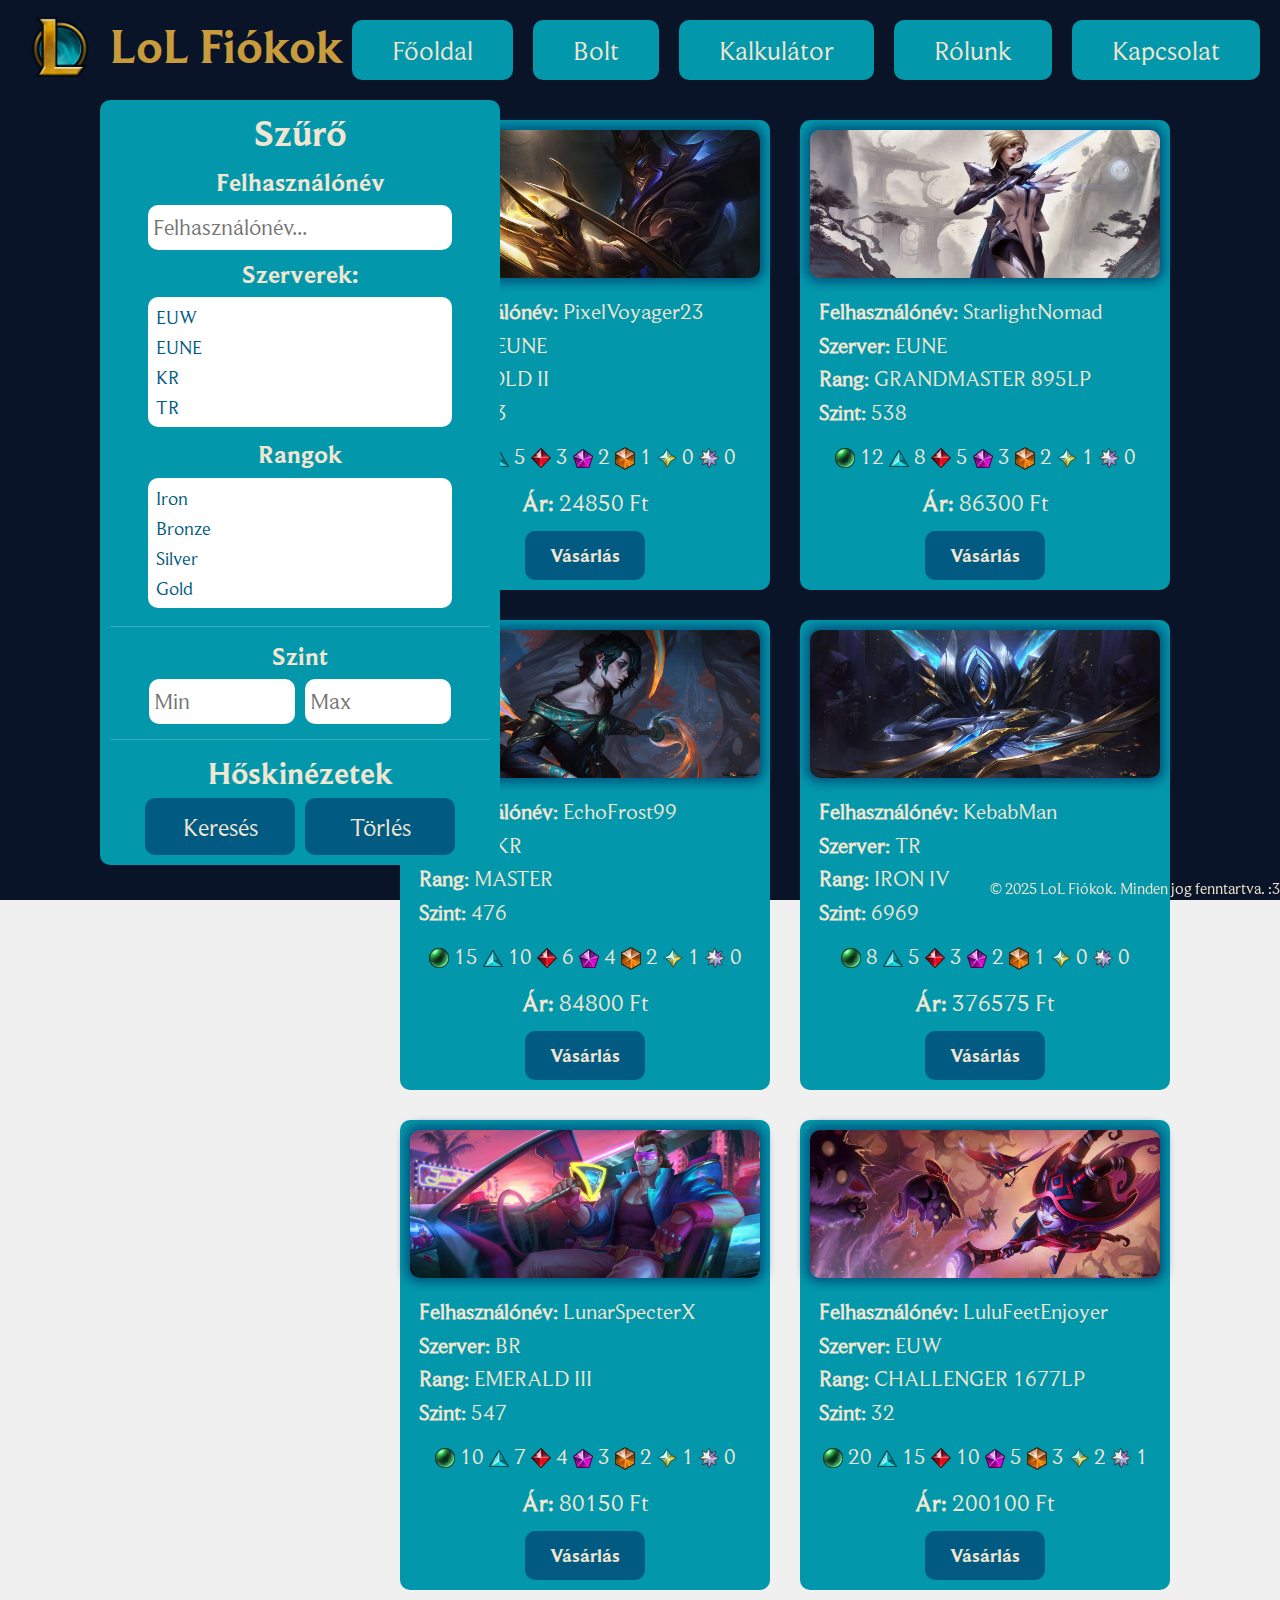
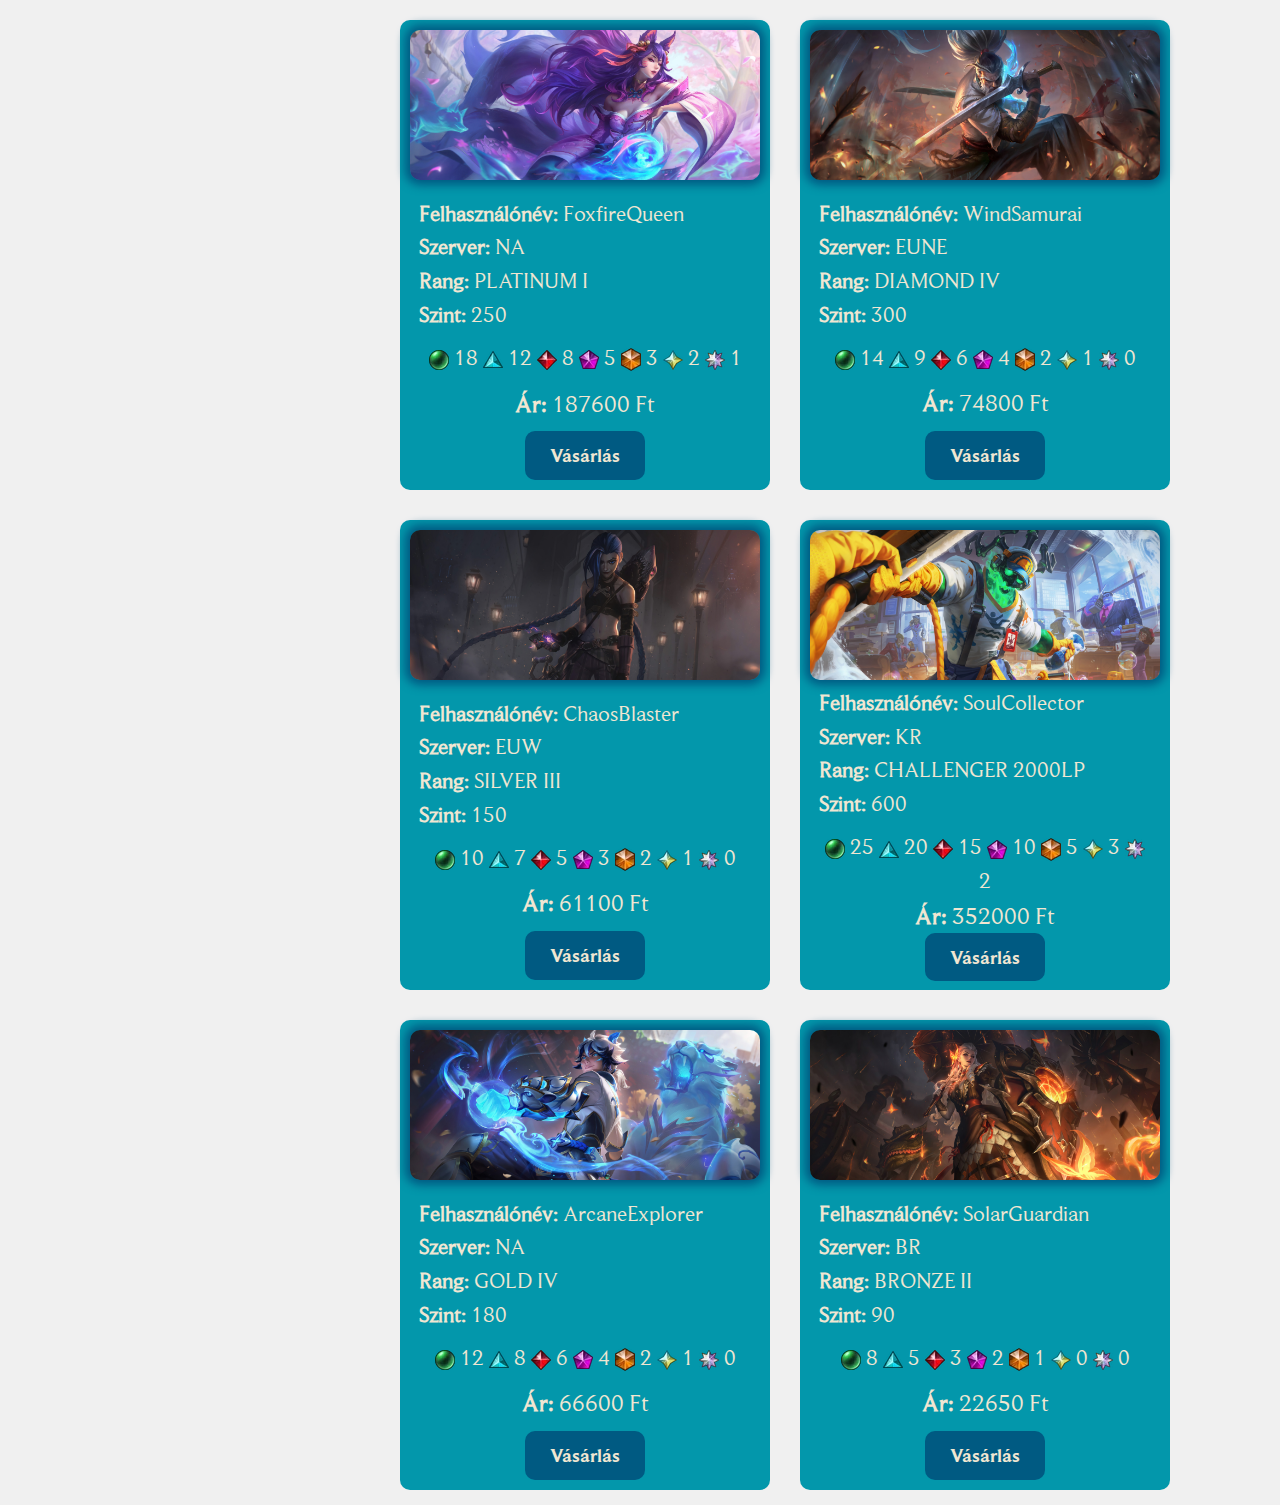
==== commit 2353a228: "meowwww" ====
--- a/shop.html
+++ b/shop.html
@@ -28,11 +28,9 @@
     <main>
         <div class="container-fluid">
             <div class="row">
-                <div id="szuro" class="col-2">
+                <div id="szuro" class="col-3">
                     <h3>Szűrő</h3>
-
-                    <hr>
-
+                    
                     <div class="szuroContent">
                         <label for="usernameSearch">Felhasználónév</label>
                         <input type="text" id="usernameSearch" placeholder="Felhasználónév...">
@@ -165,7 +163,7 @@
                         <button id="clearButton">Törlés</button>
                     </div>
                 </div>
-                <div id="accountHolder" class="col-9">
+                <div id="accountHolder" class="col-8">
                     
                 </div>
             </div>
--- a/shop.css
+++ b/shop.css
@@ -94,7 +94,7 @@
 }
 
 #accountHolder {
-    margin-left: 550px;
+    margin-left: 28%;
     margin-top: 90px;
     display: flex;
     justify-content: center;
@@ -106,8 +106,8 @@
     text-align: center;
     position: fixed;
     max-width: 450px;
-    min-width: 450px;
-    width: 450px;
+    min-width: 400px;
+    width: 20%;
     height: 85%;
     background-color: #0397AB;
     font-size: 130%;
@@ -166,7 +166,7 @@
     font-size: 110%;
     color: #005A82;
     margin: 5px 0;
-    width: 40%;
+    width: 38.5%;
     padding: 5px;
     border-radius: 10px;
     border: none;
@@ -221,9 +221,9 @@
 } 
 
 .account {
-    width: 350px;
-    max-width: 350px;
-    min-width: 350px;
+    width: 370px;
+    max-width: 370px;
+    min-width: 370px;
     font-family: lolFontBold, sans-serif;
     background-color: #0397AB;
     height: 470px;
@@ -256,6 +256,7 @@
 }
 
 .accountText {
+    width: 95%;
     margin-top: 5px;
     font-size: 140%;
     font-family: lolFont, sans-serif;
@@ -263,6 +264,7 @@
 }
 
 .skins {
+    text-align: center;
     margin-top: 10px;
 }
 
@@ -271,6 +273,7 @@
 }
 
 .accountPrice {
+    text-align: center;
     margin: 0;
     font-size: 150%;
     font-family: lolFontBold, sans-serif;
